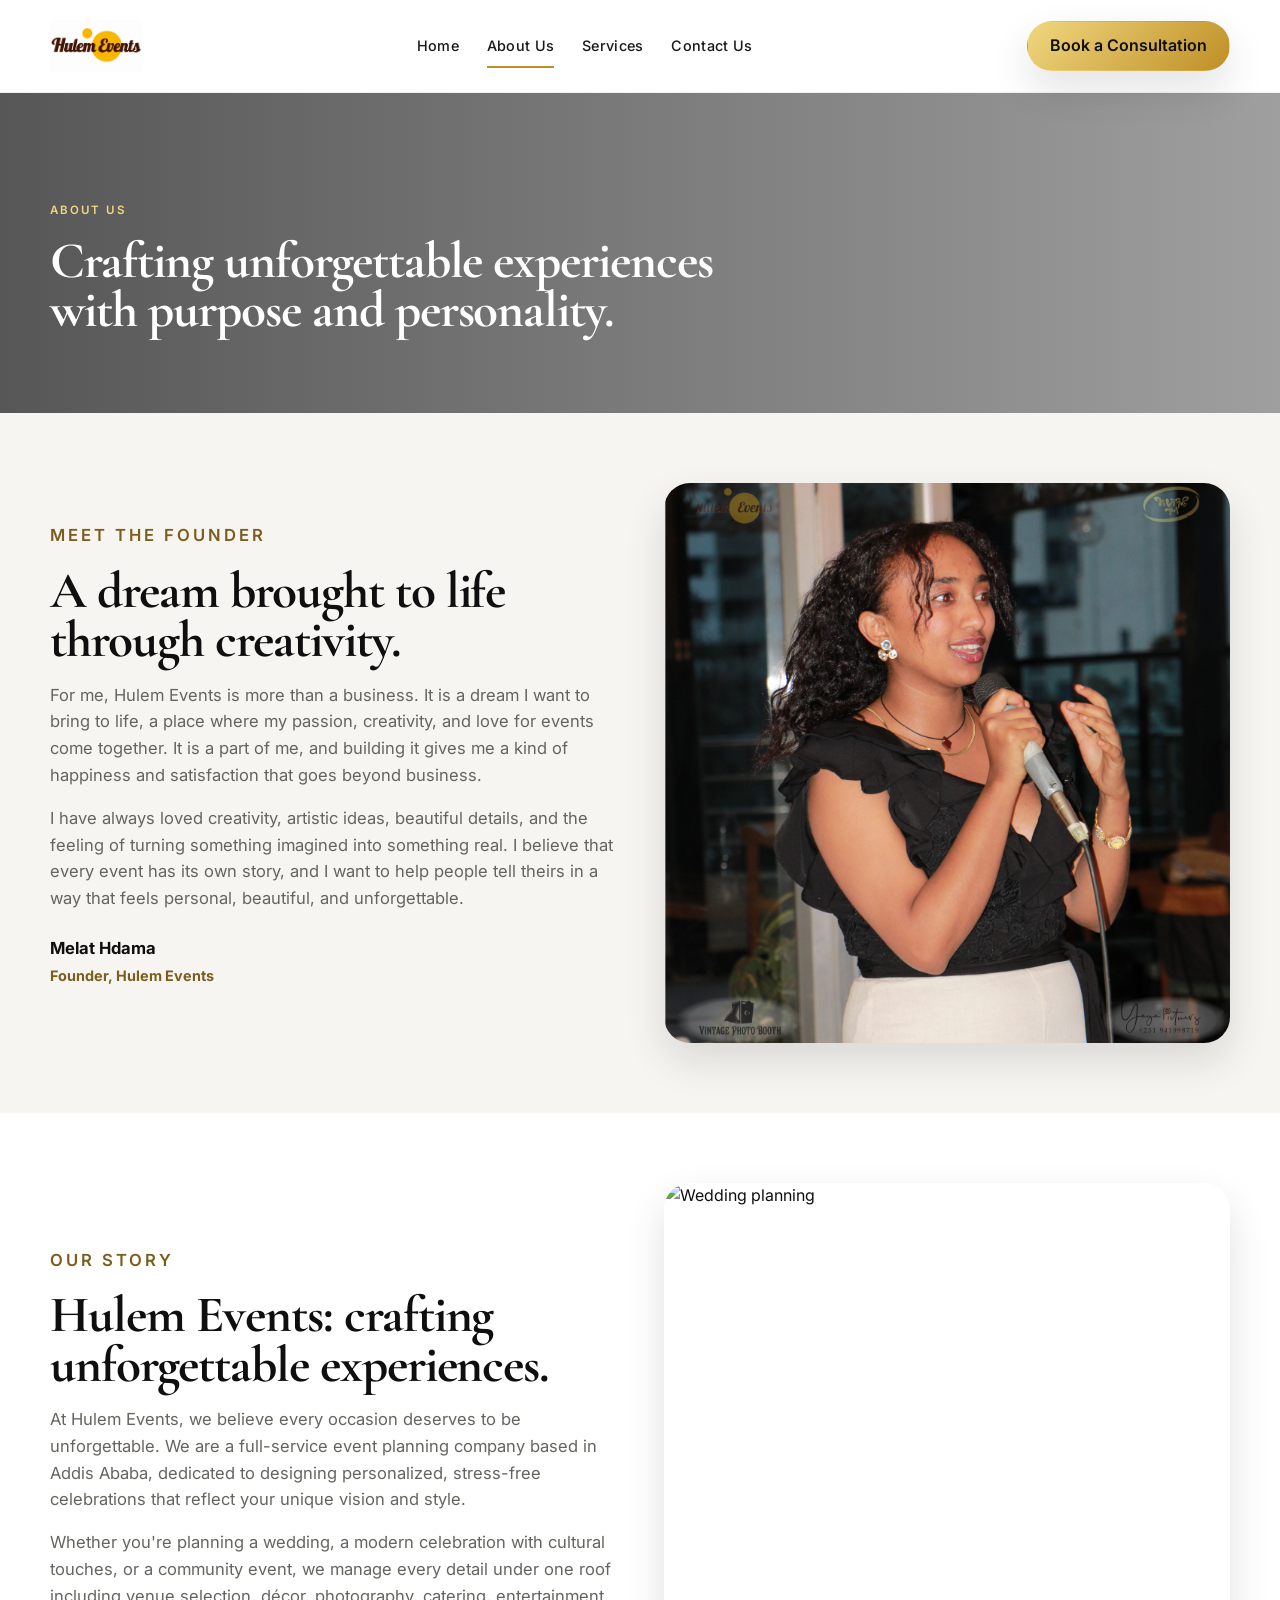
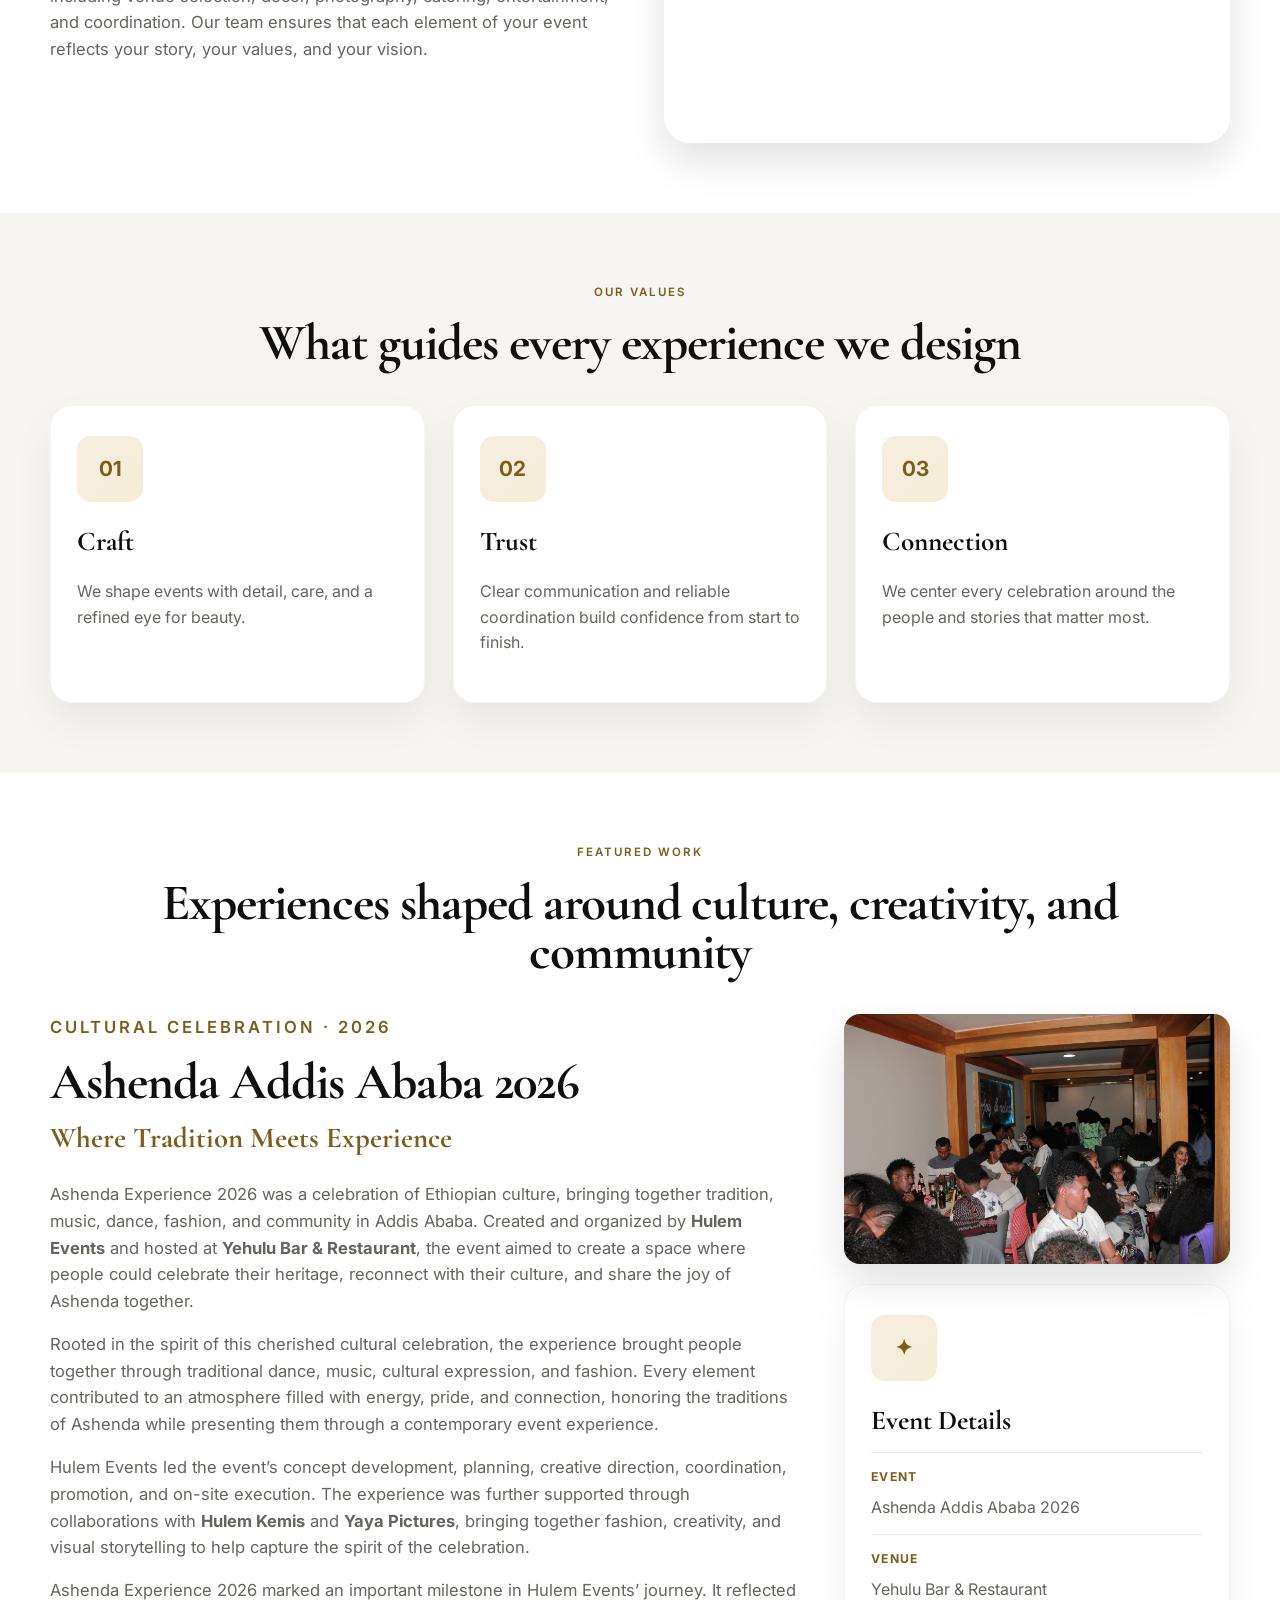
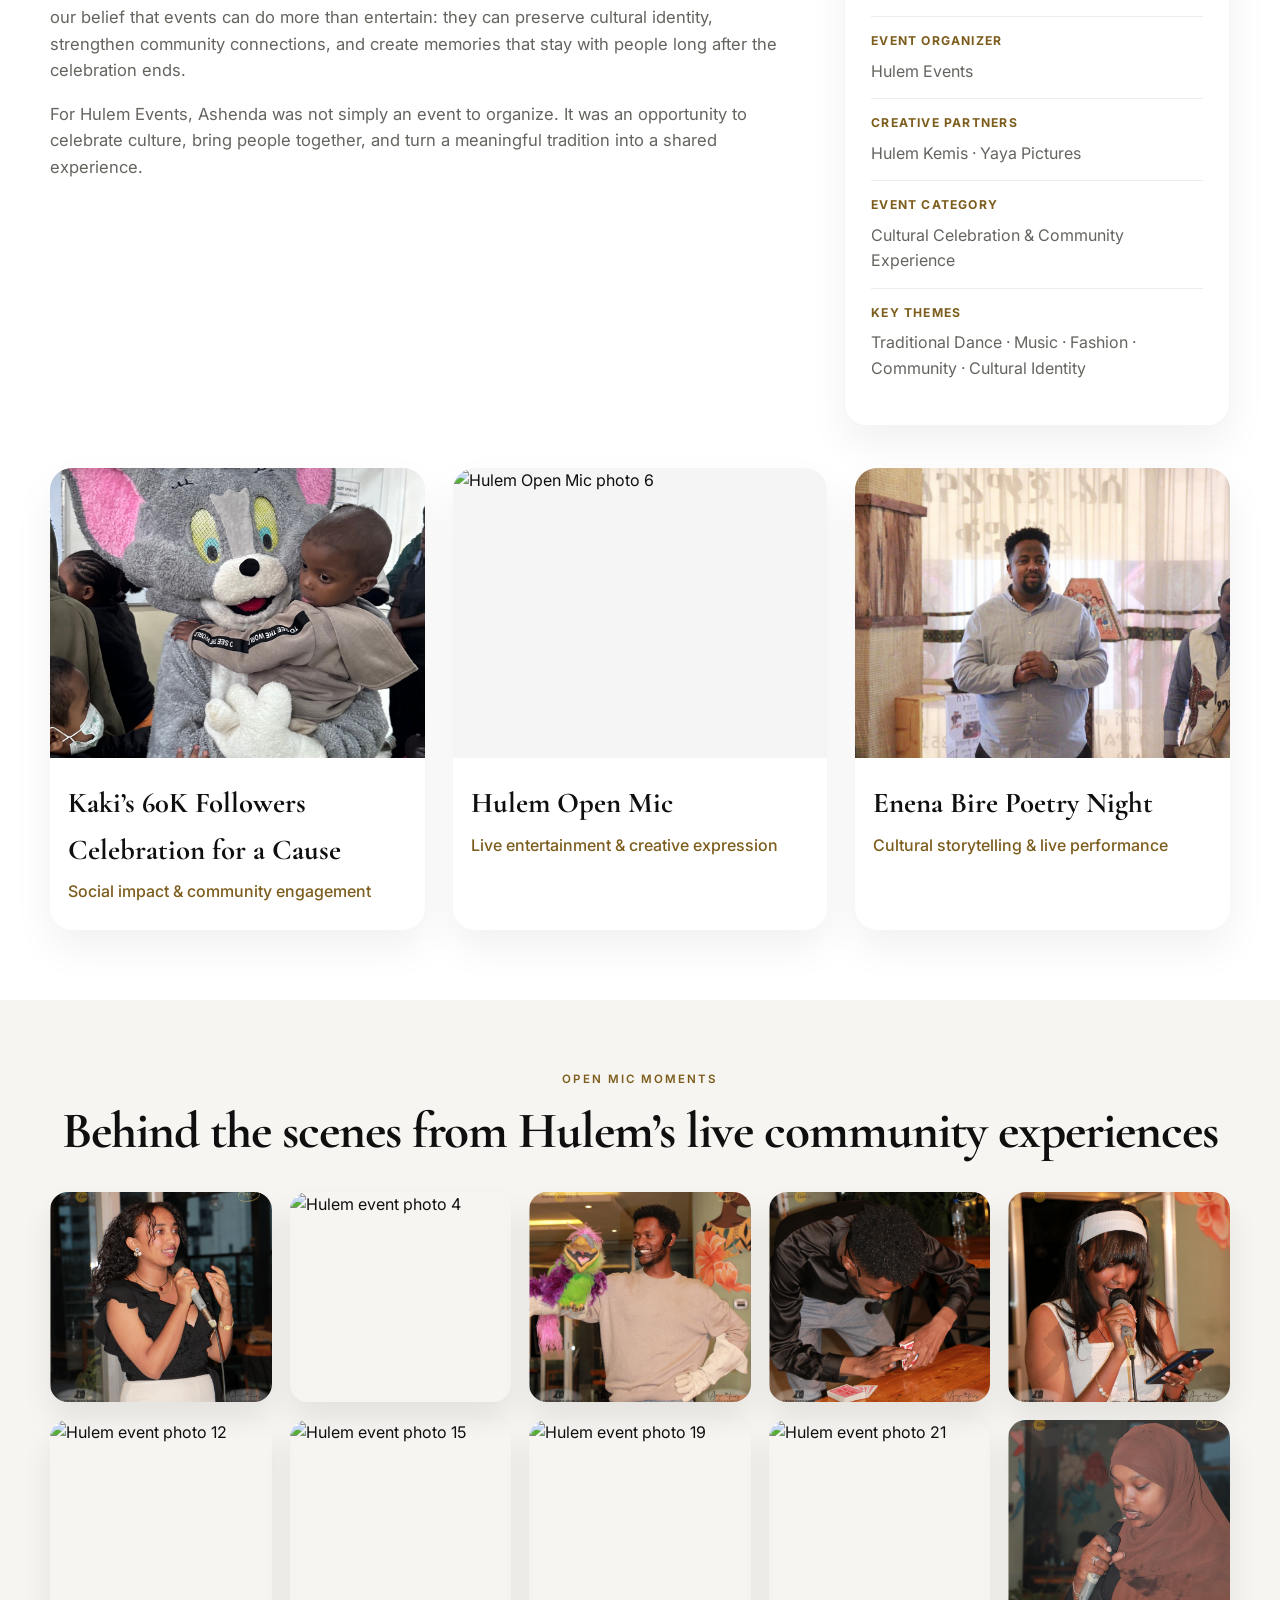
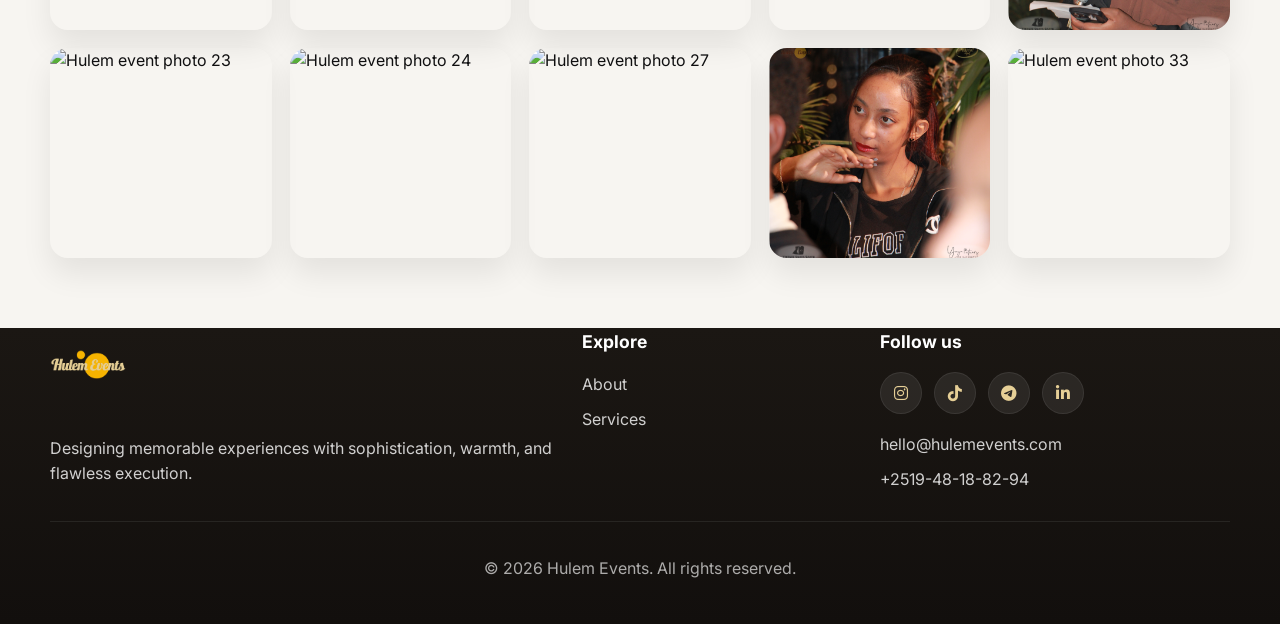
==== about.html @ c246f1d3 "Initial Commit" ====
<!DOCTYPE html>
<html lang="en">
  <head>
    <meta charset="UTF-8" />
    <meta name="viewport" content="width=device-width, initial-scale=1.0" />
    <title>About Us | Hulem Events</title>
    <meta
      name="description"
      content="Learn about the story, mission, and values behind Hulem Events, Addis Ababa's event planning partner."
    />
    <link rel="preconnect" href="https://fonts.googleapis.com" />
    <link rel="preconnect" href="https://fonts.gstatic.com" crossorigin />
    <link
      href="https://fonts.googleapis.com/css2?family=Cormorant+Garamond:wght@500;600;700&family=Inter:wght@400;500;600;700;800&display=swap"
      rel="stylesheet"
    />
    <link
      rel="stylesheet"
      href="https://cdnjs.cloudflare.com/ajax/libs/font-awesome/6.5.2/css/all.min.css"
      crossorigin="anonymous"
      referrerpolicy="no-referrer"
    />
    <link rel="stylesheet" href="styles.css" />
  </head>
  <body>
    <header class="site-header">
      <div class="container nav-wrap">
        <a href="index.html" class="brand">
          <img src="Image/logo1.png" alt="Hulem Events logo" class="brand-mark" />
        </a>

        <button class="nav-toggle" aria-label="Toggle navigation">
          <span></span>
          <span></span>
          <span></span>
        </button>

        <nav class="main-nav">
          <a href="index.html">Home</a>
          <a href="about.html" class="active">About Us</a>
          <a href="services.html">Services</a>
          <a href="contact.html">Contact Us</a>
        </nav>

        <a href="contact.html" class="btn btn-primary nav-cta">Book a Consultation</a>
      </div>
    </header>

    <main>
      <section class="page-hero compact-hero">
        <div class="container page-hero-content">
          <p class="eyebrow">About us</p>
          <h1>Crafting unforgettable experiences with purpose and personality.</h1>
        </div>
      </section>

      <section class="section muted-bg">
        <div class="container two-col founder-section">
          <div class="section-copy">
            <p class="eyebrow accent">Meet the founder</p>
            <h2>A dream brought to life through creativity.</h2>
            <p>
              For me, Hulem Events is more than a business. It is a dream I want to bring to life, a
              place where my passion, creativity, and love for events come together. It is a part of
              me, and building it gives me a kind of happiness and satisfaction that goes beyond
              business.
            </p>
            <p>
              I have always loved creativity, artistic ideas, beautiful details, and the feeling of
              turning something imagined into something real. I believe that every event has its own
              story, and I want to help people tell theirs in a way that feels personal, beautiful,
              and unforgettable.
            </p>
            <p class="founder-signature">Melat Hdama <span>Founder, Hulem Events</span></p>
          </div>
          <div class="image-panel founder-image">
            <img src="Image/1.png" alt="Melat Hdama, founder of Hulem Events" />
          </div>
        </div>
      </section>

      <section class="section">
        <div class="container two-col">
          <div class="section-copy">
            <p class="eyebrow accent">Our story</p>
            <h2>Hulem Events: crafting unforgettable experiences.</h2>
            <p>
              At Hulem Events, we believe every occasion deserves to be unforgettable. We are a
              full-service event planning company based in Addis Ababa, dedicated to designing
              personalized, stress-free celebrations that reflect your unique vision and style.
            </p>
            <p>
              Whether you're planning a wedding, a modern celebration with cultural touches, or a
              community event, we manage every detail under one roof including venue selection,
              décor, photography, catering, entertainment, and coordination. Our team ensures that
              each element of your event reflects your story, your values, and your vision.
            </p>
          </div>

          <div class="image-panel">
            <img src="https://images.unsplash.com/photo-1522673607200-164d1b6ce486?auto=format&fit=crop&w=1200&q=80" alt="Wedding planning" />
          </div>
        </div>
      </section>

      <section class="section muted-bg">
        <div class="container">
          <div class="heading-row center">
            <div>
              <p class="eyebrow accent">Our values</p>
              <h2>What guides every experience we design</h2>
            </div>
          </div>

          <div class="card-grid three-col">
            <article class="info-card value-card">
              <div class="icon-box">01</div>
              <h3>Craft</h3>
              <p>We shape events with detail, care, and a refined eye for beauty.</p>
            </article>
            <article class="info-card value-card">
              <div class="icon-box">02</div>
              <h3>Trust</h3>
              <p>Clear communication and reliable coordination build confidence from start to finish.</p>
            </article>
            <article class="info-card value-card">
              <div class="icon-box">03</div>
              <h3>Connection</h3>
              <p>We center every celebration around the people and stories that matter most.</p>
            </article>
          </div>
        </div>
      </section>

      <section class="section">
        <div class="container">
          <div class="heading-row center">
            <div>
              <p class="eyebrow accent">Featured work</p>
              <h2>Experiences shaped around culture, creativity, and community</h2>
            </div>
          </div>

          <article class="two-col ashenda-feature">
            <div class="section-copy">
              <p class="eyebrow accent">Cultural celebration · 2026</p>
              <h2>Ashenda Addis Ababa 2026</h2>
              <h3>Where Tradition Meets Experience</h3>
              <p>
                Ashenda Experience 2026 was a celebration of Ethiopian culture, bringing together
                tradition, music, dance, fashion, and community in Addis Ababa. Created and organized
                by <strong>Hulem Events</strong> and hosted at <strong>Yehulu Bar &amp; Restaurant</strong>,
                the event aimed to create a space where people could celebrate their heritage,
                reconnect with their culture, and share the joy of Ashenda together.
              </p>
              <p>
                Rooted in the spirit of this cherished cultural celebration, the experience brought
                people together through traditional dance, music, cultural expression, and fashion.
                Every element contributed to an atmosphere filled with energy, pride, and connection,
                honoring the traditions of Ashenda while presenting them through a contemporary event
                experience.
              </p>
              <p>
                Hulem Events led the event’s concept development, planning, creative direction,
                coordination, promotion, and on-site execution. The experience was further supported
                through collaborations with <strong>Hulem Kemis</strong> and <strong>Yaya Pictures</strong>,
                bringing together fashion, creativity, and visual storytelling to help capture the
                spirit of the celebration.
              </p>
              <p>
                Ashenda Experience 2026 marked an important milestone in Hulem Events’ journey. It
                reflected our belief that events can do more than entertain: they can preserve
                cultural identity, strengthen community connections, and create memories that stay
                with people long after the celebration ends.
              </p>
              <p>
                For Hulem Events, Ashenda was not simply an event to organize. It was an opportunity
                to celebrate culture, bring people together, and turn a meaningful tradition into a
                shared experience.
              </p>
            </div>
            <aside class="ashenda-sidebar">
              <div
                class="slideshow-card ashenda-slideshow"
                aria-label="Ashenda Addis Ababa 2026 photo and video slideshow"
              >
                <img class="slide active" src="Image/IMG_1735.JPG" alt="Ashenda Addis Ababa 2026 celebration photo 1" />
                <img class="slide" src="Image/IMG_1665.JPG.jpg" alt="Ashenda Addis Ababa 2026 celebration photo 2" />
                <img class="slide" src="Image/IMG_1653.JPG.jpg" alt="Ashenda Addis Ababa 2026 celebration photo 3" />
                <img class="slide" src="Image/IMG_1686.JPG.jpg" alt="Ashenda Addis Ababa 2026 celebration photo 4" />
                <img class="slide" src="Image/IMG_1780.JPG" alt="Ashenda Addis Ababa 2026 celebration photo 5" />
                <img class="slide" src="Image/IMG_1673.JPG.jpg" alt="Ashenda Addis Ababa 2026 celebration photo 6" />
                <video class="slide" controls playsinline preload="metadata" aria-label="Ashenda Addis Ababa 2026 event video">
                  <source src="Image/video_2026-10-13_15-53-54.mp4" type="video/mp4" />
                  Your browser does not support the video element.
                </video>
              </div>
              <div class="info-card ashenda-details">
                <div class="icon-box">✦</div>
                <h3>Event Details</h3>
                <dl>
                  <div>
                    <dt>Event</dt>
                    <dd>Ashenda Addis Ababa 2026</dd>
                  </div>
                  <div>
                    <dt>Venue</dt>
                    <dd>Yehulu Bar &amp; Restaurant</dd>
                  </div>
                  <div>
                    <dt>Event organizer</dt>
                    <dd>Hulem Events</dd>
                  </div>
                  <div>
                    <dt>Creative partners</dt>
                    <dd>Hulem Kemis · Yaya Pictures</dd>
                  </div>
                  <div>
                    <dt>Event category</dt>
                    <dd>Cultural Celebration &amp; Community Experience</dd>
                  </div>
                  <div>
                    <dt>Key themes</dt>
                    <dd>Traditional Dance · Music · Fashion · Community · Cultural Identity</dd>
                  </div>
                </dl>
              </div>
            </aside>
          </article>

          <div class="card-grid three-col team-grid">
            <article class="team-card event-gallery-card">
              <div class="slideshow-card" data-slides="['Image/hulem banner.png','Image/IMG_1699.JPG','Image/IMG_1693.JPG','Image/IMG_1708.JPG']">
                <img class="slide active" src="Image/hulem banner.png" alt="Kaki’s 60K Followers Celebration for a Cause" />
                <img class="slide" src="Image/IMG_1699.JPG" alt="Kaki celebration photo 1" />
                <img class="slide" src="Image/IMG_1693.JPG" alt="Kaki celebration photo 2" />
                <img class="slide" src="Image/IMG_1708.JPG" alt="Kaki celebration photo 3" />
              </div>
              <div>
                <h3>Kaki’s 60K Followers Celebration for a Cause</h3>
                <span>Social impact & community engagement</span>
              </div>
            </article>
            <article class="team-card event-gallery-card">
              <div class="slideshow-card" data-slides="['Image/1.png','Image/4.png','Image/5.png','Image/8.png','Image/11.png','Image/12.png','Image/15.png','Image/19.png','Image/21.png','Image/22.png','Image/23.png','Image/24.png','Image/27.png','Image/28.png','Image/33.png']">
                <img class="slide active" src="Image/1.png" alt="Hulem Open Mic photo 1" />
                <img class="slide" src="Image/4.png" alt="Hulem Open Mic photo 2" />
                <img class="slide" src="Image/5.png" alt="Hulem Open Mic photo 3" />
                <img class="slide" src="Image/8.png" alt="Hulem Open Mic photo 4" />
                <img class="slide" src="Image/11.png" alt="Hulem Open Mic photo 5" />
                <img class="slide" src="Image/12.png" alt="Hulem Open Mic photo 6" />
                <img class="slide" src="Image/15.png" alt="Hulem Open Mic photo 7" />
                <img class="slide" src="Image/19.png" alt="Hulem Open Mic photo 8" />
                <img class="slide" src="Image/21.png" alt="Hulem Open Mic photo 9" />
                <img class="slide" src="Image/22.png" alt="Hulem Open Mic photo 10" />
                <img class="slide" src="Image/23.png" alt="Hulem Open Mic photo 11" />
                <img class="slide" src="Image/24.png" alt="Hulem Open Mic photo 12" />
                <img class="slide" src="Image/27.png" alt="Hulem Open Mic photo 13" />
                <img class="slide" src="Image/28.png" alt="Hulem Open Mic photo 14" />
                <img class="slide" src="Image/33.png" alt="Hulem Open Mic photo 15" />
              </div>
              <div>
                <h3>Hulem Open Mic</h3>
                <span>Live entertainment & creative expression</span>
              </div>
            </article>
            <article class="team-card event-gallery-card">
              <div class="slideshow-card" data-slides="['Image/photo_13_2026-09-15_15-42-47.jpg','Image/photo_14_2026-09-15_15-42-47.jpg','Image/photo_15_2026-09-15_15-42-47.jpg','Image/photo_16_2026-09-15_15-42-47.jpg','Image/photo_17_2026-09-15_15-42-47.jpg','Image/photo_18_2026-09-15_15-42-47.jpg','Image/photo_19_2026-09-15_15-42-47.jpg','Image/photo_20_2026-09-15_15-42-47.jpg','Image/photo_21_2026-09-15_15-42-47.jpg','Image/photo_22_2026-09-15_15-42-47.jpg','Image/photo_23_2026-09-15_15-42-47.jpg']">
                <img class="slide active" src="Image/photo_13_2026-09-15_15-42-47.jpg" alt="Enena Bire Poetry Night photo 1" />
                <img class="slide" src="Image/photo_14_2026-09-15_15-42-47.jpg" alt="Enena Bire Poetry Night photo 2" />
                <img class="slide" src="Image/photo_15_2026-09-15_15-42-47.jpg" alt="Enena Bire Poetry Night photo 3" />
                <img class="slide" src="Image/photo_16_2026-09-15_15-42-47.jpg" alt="Enena Bire Poetry Night photo 4" />
                <img class="slide" src="Image/photo_17_2026-09-15_15-42-47.jpg" alt="Enena Bire Poetry Night photo 5" />
                <img class="slide" src="Image/photo_18_2026-09-15_15-42-47.jpg" alt="Enena Bire Poetry Night photo 6" />
                <img class="slide" src="Image/photo_19_2026-09-15_15-42-47.jpg" alt="Enena Bire Poetry Night photo 7" />
                <img class="slide" src="Image/photo_20_2026-09-15_15-42-47.jpg" alt="Enena Bire Poetry Night photo 8" />
                <img class="slide" src="Image/photo_21_2026-09-15_15-42-47.jpg" alt="Enena Bire Poetry Night photo 9" />
                <img class="slide" src="Image/photo_22_2026-09-15_15-42-47.jpg" alt="Enena Bire Poetry Night photo 10" />
                <img class="slide" src="Image/photo_23_2026-09-15_15-42-47.jpg" alt="Enena Bire Poetry Night photo 11" />
              </div>
              <div>
                <h3>Enena Bire Poetry Night</h3>
                <span>Cultural storytelling & live performance</span>
              </div>
            </article>
          </div>
        </div>
      </section>

      <section class="section muted-bg">
        <div class="container">
          <div class="heading-row center">
            <div>
              <p class="eyebrow accent">Open mic moments</p>
              <h2>Behind the scenes from Hulem’s live community experiences</h2>
            </div>
          </div>

          <div class="image-gallery-grid">
            <img src="Image/1.png" alt="Hulem event photo 1" />
            <img src="Image/4.png" alt="Hulem event photo 4" />
            <img src="Image/5.png" alt="Hulem event photo 5" />
            <img src="Image/8.png" alt="Hulem event photo 8" />
            <img src="Image/11.png" alt="Hulem event photo 11" />
            <img src="Image/12.png" alt="Hulem event photo 12" />
            <img src="Image/15.png" alt="Hulem event photo 15" />
            <img src="Image/19.png" alt="Hulem event photo 19" />
            <img src="Image/21.png" alt="Hulem event photo 21" />
            <img src="Image/22.png" alt="Hulem event photo 22" />
            <img src="Image/23.png" alt="Hulem event photo 23" />
            <img src="Image/24.png" alt="Hulem event photo 24" />
            <img src="Image/27.png" alt="Hulem event photo 27" />
            <img src="Image/28.png" alt="Hulem event photo 28" />
            <img src="Image/33.png" alt="Hulem event photo 33" />
          </div>
        </div>
      </section>

    </main>

    <footer class="site-footer">
      <div class="container footer-grid">
        <div>
          <a href="index.html" class="brand footer-brand">
            <img src="Image/logo-footer.png" alt="Hulem Events logo" class="brand-mark" />
          </a>
          <p>Designing memorable experiences with sophistication, warmth, and flawless execution.</p>
        </div>
        <div>
          <h4>Explore</h4>
          <ul>
            <li><a href="about.html">About</a></li>
            <li><a href="services.html">Services</a></li>
          </ul>
        </div>
        <div>
          <h4>Follow us</h4>
          <div class="social-links footer-socials">
            <a href="https://instagram.com" target="_blank" rel="noopener noreferrer" aria-label="Instagram"><i class="fa-brands fa-instagram"></i></a>
            <a href="https://tiktok.com" target="_blank" rel="noopener noreferrer" aria-label="TikTok"><i class="fa-brands fa-tiktok"></i></a>
            <a href="https://t.me/melat12345610" target="_blank" rel="noopener noreferrer" aria-label="Telegram"><i class="fa-brands fa-telegram"></i></a>
            <a href="https://linkedin.com" target="_blank" rel="noopener noreferrer" aria-label="LinkedIn"><i class="fa-brands fa-linkedin-in"></i></a>
          </div>
          <ul class="footer-contact-list">
            <li>hello@hulemevents.com</li>
            <li>+2519-48-18-82-94</li>
          </ul>
        </div>
      </div>
      <div class="container footer-bottom">
        <p>© <span id="year"></span> Hulem Events. All rights reserved.</p>
      </div>
    </footer>

    <script src="script.js"></script>
  </body>
</html>
---- styles.css ----
:root {
  --gold-100: #f7f1d0;
  --gold-200: #f0d780;
  --gold-300: #d8b75a;
  --gold-500: #bf8f25;
  --gold-700: #7d5d1d;
  --black-900: #0f0f10;
  --black-800: #17181a;
  --black-700: #202224;
  --white: #ffffff;
  --off-white: #f7f5f1;
  --muted: #66645f;
  --footer-bg: #1b1713;
  --footer-soft: #e6cf96;
  --shadow: 0 18px 40px rgba(17, 17, 17, 0.12);
  --radius: 22px;
  --container: 1180px;
}

* {
  box-sizing: border-box;
}

html {
  scroll-behavior: smooth;
}

body {
  margin: 0;
  font-family: "Inter", sans-serif;
  background: var(--white);
  color: var(--black-900);
  line-height: 1.6;
  overflow-x: hidden;
}

@keyframes fadeUp {
  from {
    opacity: 0;
    transform: translateY(24px);
  }
  to {
    opacity: 1;
    transform: translateY(0);
  }
}

@keyframes floatIn {
  from {
    opacity: 0;
    transform: translateY(18px) scale(0.98);
  }
  to {
    opacity: 1;
    transform: translateY(0) scale(1);
  }
}

a {
  color: inherit;
  text-decoration: none;
}

img {
  max-width: 100%;
  display: block;
}

button,
input,
select,
textarea {
  font: inherit;
}

.container {
  width: min(var(--container), calc(100% - 32px));
  margin: 0 auto;
}

.site-header {
  position: sticky;
  top: 0;
  z-index: 50;
  backdrop-filter: blur(10px);
  background: rgba(255, 255, 255, 0.88);
  border-bottom: 1px solid rgba(17, 17, 17, 0.06);
}

.nav-wrap {
  display: flex;
  align-items: center;
  justify-content: space-between;
  min-height: 72px;
  gap: 20px;
}

.brand {
  display: inline-flex;
  align-items: center;
  gap: 10px;
  font-weight: 700;
}

.brand strong,
.brand small {
  display: block;
}

.brand strong {
  font-size: 2rem;
  letter-spacing: 0.04em;
  line-height: 1.1;
  font-weight: 800;
}

.brand small {
  font-size: 0.9rem;
  letter-spacing: 0.18em;
  text-transform: uppercase;
  color: var(--gold-700);
  font-weight: 700;
}

.brand-mark {
  display: block;
  width: 72px;
  height: 72px;
  object-fit: contain;
  border-radius: 0;
  background: transparent;
  box-shadow: none;
  padding: 0;
}

.site-header .brand-mark {
  width: 92px;
  height: 92px;
}

.footer-brand .brand-mark {
  width: 76px;
  height: 76px;
}

.main-nav {
  display: flex;
  align-items: center;
  gap: 28px;
  font-weight: 500;
  color: var(--black-800);
  font-size: 0.9rem;
}

.main-nav a {
  position: relative;
  padding: 8px 0;
  letter-spacing: 0.02em;
  color: var(--black-800);
}

.main-nav a::after {
  content: "";
  position: absolute;
  left: 0;
  bottom: -2px;
  width: 0;
  height: 2px;
  background: var(--gold-500);
  transition: width 0.25s ease;
}

.main-nav a:hover::after,
.main-nav a.active::after {
  width: 100%;
}

.btn {
  display: inline-flex;
  align-items: center;
  justify-content: center;
  min-height: 50px;
  padding: 0 22px;
  border-radius: 999px;
  border: 1px solid transparent;
  font-weight: 600;
  transition: transform 0.2s ease, box-shadow 0.2s ease, background 0.2s ease;
}

.btn:hover {
  transform: translateY(-1px);
}

.btn-primary {
  background: linear-gradient(135deg, var(--gold-200), var(--gold-500));
  color: var(--black-900);
  box-shadow: var(--shadow);
}

.btn-secondary {
  background: var(--white);
  border-color: rgba(17, 17, 17, 0.12);
  color: var(--black-900);
}

.hero {
  position: relative;
  min-height: 760px;
  display: flex;
  align-items: center;
  background:
    linear-gradient(90deg, rgba(15, 15, 16, 0.72), rgba(15, 15, 16, 0.45)),
    url('https://images.unsplash.com/photo-1519167758481-83f550bb49b3?auto=format&fit=crop&w=1800&q=80') center/cover no-repeat;
  color: var(--white);
}

.hero-content {
  display: grid;
  grid-template-columns: 1.2fr 0.8fr;
  align-items: center;
  gap: 54px;
  width: min(var(--container), calc(100% - 32px));
  margin: 0 auto;
  position: relative;
  z-index: 1;
}

.eyebrow {
  margin: 0 0 18px;
  letter-spacing: 0.18em;
  text-transform: uppercase;
  font-size: 0.72rem;
  color: var(--gold-200);
  font-weight: 600;
}

.eyebrow.accent {
  color: var(--gold-700);
}

.typing-text {
  position: relative;
  display: inline-block;
  min-height: 1.2em;
  white-space: normal;
  background: linear-gradient(135deg, #fff7c2 0%, #f0d780 28%, #d8b75a 58%, #f7e7a2 100%);
  -webkit-background-clip: text;
  background-clip: text;
  color: transparent;
}

.typing-cursor {
  display: inline-block;
  width: 0.1em;
  height: 1em;
  margin-left: 4px;
  background: linear-gradient(180deg, #fff7c2, #d8b75a);
  animation: blink 0.9s step-end infinite;
  vertical-align: middle;
}

@keyframes blink {
  0%, 50% {
    opacity: 1;
  }
  50.01%, 100% {
    opacity: 0;
  }
}

.hero-copy h1,
.page-hero-content h1,
.section-copy h2,
.heading-row h2,
.cta-wrap h2 { 
  margin: 0;
  font-family: "Cormorant Garamond", serif;
  line-height: 0.96;
  letter-spacing: -0.02em;
}

.hero-copy h1 {
  max-width: 700px;
  font-size: clamp(4rem, 7vw, 7rem);
  line-height: 0.9;
  animation: fadeUp 0.8s ease both;
}

.hero-copy > *:not(h1) {
  animation: fadeUp 0.9s ease 0.1s both;
}

.hero-copy p {
  max-width: 620px;
  color: rgba(255, 255, 255, 0.8);
  font-size: 1.06rem;
}

.hero-actions {
  display: flex;
  flex-wrap: wrap;
  gap: 18px;
  margin-top: 28px;
}

.hero-list {
  display: flex;
  flex-wrap: wrap;
  gap: 20px;
  list-style: none;
  padding: 0;
  margin: 28px 0 0;
  color: rgba(255, 255, 255, 0.85);
  font-size: 0.95rem;
}

.hero-list li {
  position: relative;
  padding-left: 18px;
}

.hero-list li::before {
  content: "•";
  position: absolute;
  left: 0;
  color: var(--gold-200);
}

.hero-card {
  display: flex;
  justify-content: center;
}

.event-highlight {
  width: min(100%, 420px);
  padding: 22px;
  border-radius: var(--radius);
  background: rgba(255, 255, 255, 0.12);
  backdrop-filter: blur(10px);
  border: 1px solid rgba(255,255,255,0.22);
  box-shadow: 0 24px 50px rgba(0,0,0,0.16);
  animation: floatIn 0.9s ease both;
}

.event-highlight .label {
  display: inline-block;
  margin-bottom: 8px;
  font-size: 0.73rem;
  letter-spacing: 0.12em;
  text-transform: uppercase;
  color: var(--gold-200);
}

.event-highlight h3 {
  margin: 0;
  font-size: 2.1rem;
  font-family: "Cormorant Garamond", serif;
}

.meta-row {
  display: flex;
  justify-content: space-between;
  gap: 12px;
  margin: 18px 0 20px;
  color: rgba(255,255,255,0.85);
  font-size: 0.95rem;
}

.mini-gallery {
  position: relative;
  height: 220px;
  border-radius: 16px;
  overflow: hidden;
  background: rgba(255, 255, 255, 0.06);
}

.mini-gallery .slide {
  position: absolute;
  inset: 0;
  opacity: 0;
  transform: scale(1.06);
  transition: opacity 0.9s ease, transform 0.9s ease;
}

.mini-gallery .slide.active {
  opacity: 1;
  transform: scale(1);
}

.mini-gallery img {
  height: 100%;
  width: 100%;
  object-fit: cover;
  border-radius: 16px;
  transition: transform 0.8s ease, filter 0.8s ease;
}

.mini-gallery:hover img {
  transform: scale(1.08);
  filter: saturate(1.08) contrast(1.05);
}

.social-proof {
  background: var(--black-900);
  color: var(--white);
  border-top: 1px solid rgba(255,255,255,0.08);
  border-bottom: 1px solid rgba(255,255,255,0.08);
}

.proof-grid {
  display: grid;
  grid-template-columns: repeat(4, minmax(0, 1fr));
  gap: 18px;
  padding: 28px 0;
}

.proof-grid div {
  display: flex;
  flex-direction: column;
  align-items: center;
  text-align: center;
}

.proof-grid strong {
  font-size: clamp(1.7rem, 2vw, 2.2rem);
  color: var(--gold-200);
}

.proof-grid span {
  color: rgba(255, 255, 255, 0.72);
}

.section {
  padding: 70px 0;
}

.muted-bg {
  background: var(--off-white);
}

.two-col {
  display: grid;
  grid-template-columns: 1fr 1fr;
  gap: 48px;
  align-items: center;
}

.section-copy h2,
.heading-row h2,
.page-hero-content h1,
.cta-wrap h2 {
  font-size: clamp(2.5rem, 4vw, 4rem);
  color: var(--black-900);
}

.section-copy p {
  color: var(--muted);
  font-size: 1.04rem;
}

.founder-signature {
  display: flex;
  flex-direction: column;
  gap: 2px;
  margin-top: 24px;
  color: var(--black-900) !important;
  font-weight: 700;
}

.founder-signature span {
  color: var(--gold-700);
  font-size: 0.9rem;
  font-weight: 700;
}

.ashenda-feature {
  grid-template-columns: 1.45fr 0.75fr;
  align-items: start;
  margin-bottom: 42px;
}

.ashenda-feature .section-copy h2 {
  margin-bottom: 8px;
}

.ashenda-feature .section-copy h3 {
  margin: 0 0 20px;
  font-family: "Cormorant Garamond", serif;
  font-size: 1.8rem;
  color: var(--gold-700);
}

.ashenda-sidebar {
  display: grid;
  align-content: start;
  gap: 20px;
}

.ashenda-details h3 {
  margin: 18px 0;
}

.ashenda-details dl,
.ashenda-details dl div {
  display: grid;
  gap: 8px;
}

.ashenda-details dl {
  gap: 0;
  margin: 0;
}

.ashenda-details dl div {
  padding: 14px 0;
  border-top: 1px solid rgba(17, 17, 17, 0.08);
}

.ashenda-details dt {
  color: var(--gold-700);
  font-size: 0.76rem;
  font-weight: 700;
  letter-spacing: 0.1em;
  text-transform: uppercase;
}

.ashenda-details dd {
  margin: 0;
  color: var(--muted);
}

.check-list {
  display: grid;
  gap: 16px;
  margin-top: 26px;
}

.check-list div {
  display: flex;
  align-items: flex-start;
  gap: 12px;
  color: var(--black-900);
}

.check-list span {
  display: inline-flex;
  align-items: center;
  justify-content: center;
  width: 28px;
  height: 28px;
  border-radius: 50%;
  background: rgba(191, 143, 37, 0.12);
  color: var(--gold-700);
  font-weight: 700;
}

.check-list p {
  margin: 0;
}

.image-panel img {
  border-radius: 26px;
  box-shadow: var(--shadow);
  height: 560px;
  width: 100%;
  object-fit: cover;
}

.heading-row {
  display: flex;
  justify-content: space-between;
  align-items: end;
  gap: 20px;
  margin-bottom: 36px;
}

.heading-row.center {
  justify-content: center;
  text-align: center;
}

.text-link {
  color: var(--gold-700);
  font-weight: 600;
}

.card-grid {
  display: grid;
  gap: 28px;
}

.three-col {
  grid-template-columns: repeat(3, minmax(0, 1fr));
}

.info-card,
.timeline-card,
.testimonial-card,
.price-card,
.contact-card {
  background: var(--white);
  border-radius: 22px;
  padding: 30px 26px;
  box-shadow: 0 18px 42px rgba(19, 19, 19, 0.06);
  border: 1px solid rgba(17,17,17,0.04);
  transition: transform 0.28s ease, box-shadow 0.28s ease, border-color 0.28s ease;
}

.info-card:hover,
.timeline-card:hover,
.testimonial-card:hover,
.price-card:hover,
.contact-card:hover,
.team-card:hover {
  transform: translateY(-8px);
  box-shadow: 0 24px 42px rgba(191, 143, 37, 0.14);
  border-color: rgba(191, 143, 37, 0.25);
}

.info-card h3,
.timeline-card h3,
.price-card h3,
.contact-card h3 {
  margin-top: 18px;
  margin-bottom: 10px;
  font-size: 1.7rem;
  font-family: "Cormorant Garamond", serif;
}

.info-card p,
.timeline-card p,
.testimonial-card p,
.price-card li,
.contact-card p,
.service-card li {
  color: var(--muted);
}

.icon-box {
  width: 66px;
  height: 66px;
  display: flex;
  align-items: center;
  justify-content: center;
  background: linear-gradient(135deg, rgba(191,143,37,0.15), rgba(215,183,90,0.25));
  border-radius: 14px;
  color: var(--gold-700);
  font-weight: 700;
  font-size: 1.3rem;
}

.timeline-grid {
  display: grid;
  grid-template-columns: repeat(3, minmax(0,1fr));
  gap: 24px;
}

.timeline-card {
  border-top: 4px solid var(--gold-300);
}

.timeline-card span {
  display: inline-flex;
  width: 48px;
  height: 48px;
  border-radius: 50%;
  align-items: center;
  justify-content: center;
  background: var(--gold-100);
  color: var(--gold-700);
  font-weight: 700;
}

.testimonial-section {
  background: linear-gradient(180deg, #fffefc 0%, #f9f4ea 100%);
}

.person {
  margin-top: 20px;
  display: flex;
  flex-direction: column;
  gap: 4px;
}

.person strong {
  color: var(--black-900);
}

.person span {
  color: var(--gold-700);
  font-size: 0.9rem;
}

.cta-strip {
  display: none;
}

.cta-wrap {
  display: flex;
  align-items: center;
  justify-content: space-between;
  gap: 30px;
}

.cta-wrap .eyebrow {
  margin-bottom: 8px;
}

.page-hero {
  background:
    linear-gradient(90deg, rgba(15, 15, 16, 0.7), rgba(15, 15, 16, 0.4)),
    url('https://images.unsplash.com/photo-1511578314322-379afb476865?auto=format&fit=crop&w=1800&q=80') center/cover no-repeat;
  color: var(--white);
}

.compact-hero {
  min-height: 320px;
  display: flex;
  align-items: center;
}

.page-hero-content {
  padding: 90px 0 60px;
}

.page-hero-content h1 {
  color: var(--white);
  max-width: 760px;
}

.service-grid,
.pricing-grid,
.team-grid {
  grid-template-columns: repeat(3, minmax(0, 1fr));
}

.service-card ul,
.price-card ul {
  list-style: none;
  padding: 0;
  margin: 18px 0 0;
  display: grid;
  gap: 10px;
}

.service-card li,
.price-card li {
  position: relative;
  padding-left: 22px;
}

.service-card li::before,
.price-card li::before {
  content: "✓";
  position: absolute;
  left: 0;
  color: var(--gold-700);
  font-weight: 700;
}

.plan-header {
  border-bottom: 1px solid rgba(17,17,17,0.08);
  padding-bottom: 18px;
  margin-bottom: 18px;
}

.plan-header p {
  margin: 0;
  font-size: 0.8rem;
  letter-spacing: 0.18em;
  text-transform: uppercase;
  color: var(--gold-700);
}

.plan-header h3 {
  margin: 10px 0 6px;
  font-size: clamp(2.3rem, 3vw, 3rem);
  font-family: "Cormorant Garamond", serif;
  color: var(--black-900);
}

.plan-header span {
  color: var(--muted);
}

.featured-plan {
  background: linear-gradient(180deg, rgba(247,241,208,0.55), #fff);
  border: 1px solid rgba(191, 143, 37, 0.35);
  transform: translateY(-8px);
}

.team-card {
  background: var(--white);
  border-radius: 22px;
  overflow: hidden;
  box-shadow: 0 18px 42px rgba(19, 19, 19, 0.06);
}

.team-card img {
  width: 100%;
  height: 350px;
  object-fit: cover;
}

.team-card div {
  padding: 22px 18px 26px;
}

.team-card h3 {
  margin: 0 0 6px;
  font-size: 1.8rem;
  font-family: "Cormorant Garamond", serif;
}

.team-card span {
  color: var(--gold-700);
  font-weight: 500;
}

.event-gallery-card {
  overflow: hidden;
}

.slideshow-card {
  position: relative;
  width: 100%;
  height: 290px;
  overflow: hidden;
  border-radius: 16px 16px 0 0;
  background: rgba(17, 17, 17, 0.04);
}

.slideshow-card .slide {
  position: absolute;
  inset: 0;
  width: 100%;
  height: 100%;
  object-fit: cover;
  object-position: center;
  opacity: 0;
  pointer-events: none;
  transform: scale(1.04);
  transition: opacity 0.8s ease, transform 0.8s ease;
}

.slideshow-card .slide.active {
  opacity: 1;
  pointer-events: auto;
  transform: scale(1);
}

.slideshow-card:hover .slide {
  transform: scale(1.05);
}

.podcast-slideshow {
  height: 520px;
  border-radius: 26px;
  box-shadow: var(--shadow);
}

.ashenda-slideshow {
  height: 250px;
  margin: 0;
  border-radius: 16px;
  box-shadow: var(--shadow);
}

.empty-gallery-card .empty-gallery {
  display: flex;
  align-items: center;
  justify-content: center;
  min-height: 290px;
  background: linear-gradient(135deg, rgba(191, 143, 37, 0.08), rgba(17, 17, 17, 0.03));
  border-radius: 16px 16px 0 0;
  border: 1px dashed rgba(191, 143, 37, 0.45);
}

.empty-state {
  font-size: 0.95rem;
  letter-spacing: 0.12em;
  text-transform: uppercase;
  color: var(--gold-700);
  font-weight: 700;
}

.image-gallery-grid {
  display: grid;
  grid-template-columns: repeat(5, minmax(0, 1fr));
  gap: 18px;
  margin-top: 30px;
}

.image-gallery-grid img {
  width: 100%;
  height: 210px;
  object-fit: cover;
  border-radius: 18px;
  box-shadow: 0 16px 30px rgba(17, 17, 17, 0.08);
  transition: transform 0.35s ease, box-shadow 0.35s ease, filter 0.35s ease;
}

.image-gallery-grid img:hover {
  transform: translateY(-6px) scale(1.02);
  box-shadow: 0 22px 36px rgba(191, 143, 37, 0.2);
  filter: saturate(1.08);
}

.contact-section {
  padding-top: 80px;
}

.contact-layout {
  display: grid;
  grid-template-columns: 1.2fr 0.8fr;
  gap: 30px;
  align-items: start;
}

.contact-form-wrap {
  background: var(--white);
  border: 1px solid rgba(17,17,17,0.05);
  box-shadow: 0 18px 42px rgba(19, 19, 19, 0.04);
  border-radius: 26px;
  padding: 28px;
}

.contact-form {
  display: grid;
  gap: 18px;
  margin-top: 20px;
}

.form-row {
  display: grid;
  gap: 18px;
}

.two-col-form {
  grid-template-columns: repeat(2, minmax(0,1fr));
}

label {
  display: grid;
  gap: 10px;
  color: var(--black-900);
  font-weight: 600;
}

input,
select,
textarea {
  width: 100%;
  background: var(--off-white);
  border: 1px solid rgba(17,17,17,0.08);
  border-radius: 14px;
  padding: 14px 16px;
  color: var(--black-900);
}

input:focus,
select:focus,
textarea:focus {
  outline: 2px solid rgba(191,143,37,0.2);
  border-color: rgba(191,143,37,0.42);
}

.contact-info {
  display: grid;
  gap: 18px;
}

.contact-card {
  background: linear-gradient(180deg, #fff 0%, #faf6ee 100%);
}

.social-contact-card .social-links a {
  width: 44px;
  height: 44px;
  background: rgba(191, 143, 37, 0.08);
  border-color: rgba(191, 143, 37, 0.18);
  color: var(--gold-700);
}

.social-contact-card .social-links a:hover {
  background: linear-gradient(135deg, var(--gold-200), var(--gold-500));
  color: var(--black-900);
}

.site-footer {
  background: linear-gradient(180deg, var(--footer-bg) 0%, #120f0d 100%);
  color: rgba(255,255,255,0.8);
  padding-top: 0;
  margin-top: 0;
}

.footer-grid {
  display: grid;
  grid-template-columns: 1.3fr 0.7fr 0.9fr;
  gap: 26px;
  padding-bottom: 18px;
}

.footer-brand {
  margin-bottom: 16px;
}

.site-footer h4 {
  color: var(--white);
  margin: 0 0 16px;
  font-size: 1.1rem;
}

.site-footer ul {
  list-style: none;
  padding: 0;
  margin: 0;
  display: grid;
  gap: 10px;
}

.site-footer a {
  color: rgba(255,255,255,0.8);
}

.site-footer a:hover {
  color: var(--gold-200);
}

.footer-bottom {
  border-top: 1px solid rgba(255,255,255,0.08);
  padding: 18px 0 26px;
  text-align: center;
  color: rgba(255,255,255,0.65);
}

.footer-contact-list {
  margin-top: 18px !important;
}

.social-links {
  display: flex;
  flex-wrap: wrap;
  gap: 12px;
  margin-top: 12px;
}

.social-links a {
  display: inline-flex;
  align-items: center;
  justify-content: center;
  width: 42px;
  height: 42px;
  border-radius: 50%;
  background: rgba(255,255,255,0.08);
  color: var(--footer-soft);
  border: 1px solid rgba(255,255,255,0.08);
  transition: transform 0.25s ease, background 0.25s ease, border-color 0.25s ease, color 0.25s ease;
}

.social-links a:hover {
  transform: translateY(-3px) scale(1.04);
  background: linear-gradient(135deg, var(--gold-200), var(--gold-500));
  color: var(--black-900);
  border-color: transparent;
}

.footer-socials {
  margin-bottom: 16px;
}

.nav-toggle {
  display: none;
  flex-direction: column;
  gap: 6px;
  width: 44px;
  height: 44px;
  border: 1px solid rgba(17,17,17,0.08);
  border-radius: 12px;
  background: transparent;
  cursor: pointer;
}

.nav-toggle span {
  display: block;
  width: 22px;
  height: 2px;
  margin: 0 auto;
  background: var(--black-900);
}

@media (max-width: 960px) {
  .hero-content,
  .two-col,
  .ashenda-feature,
  .contact-layout,
  .footer-grid,
  .three-col,
  .service-grid,
  .pricing-grid,
  .team-grid,
  .timeline-grid {
    grid-template-columns: 1fr;
  }

  .nav-toggle {
    display: flex;
  }

  .main-nav {
    position: absolute;
    top: 100%;
    left: 0;
    right: 0;
    display: none;
    flex-direction: column;
    align-items: flex-start;
    background: rgba(255,255,255,0.98);
    border-bottom: 1px solid rgba(17,17,17,0.06);
    padding: 16px 20px 20px;
    gap: 12px;
  }

  .main-nav.open {
    display: flex;
  }

  .nav-cta {
    display: none;
  }

  .proof-grid {
    grid-template-columns: repeat(2, minmax(0, 1fr));
  }

  .cta-wrap {
    flex-direction: column;
    align-items: flex-start;
  }
}

@media (max-width: 640px) {
  .hero {
    min-height: 620px;
  }

  .section {
    padding: 80px 0;
  }

  .proof-grid,
  .two-col-form {
    grid-template-columns: 1fr;
  }

  .hero-copy h1 {
    font-size: 3.2rem;
  }

  .page-hero-content {
    padding-top: 70px;
  }
}
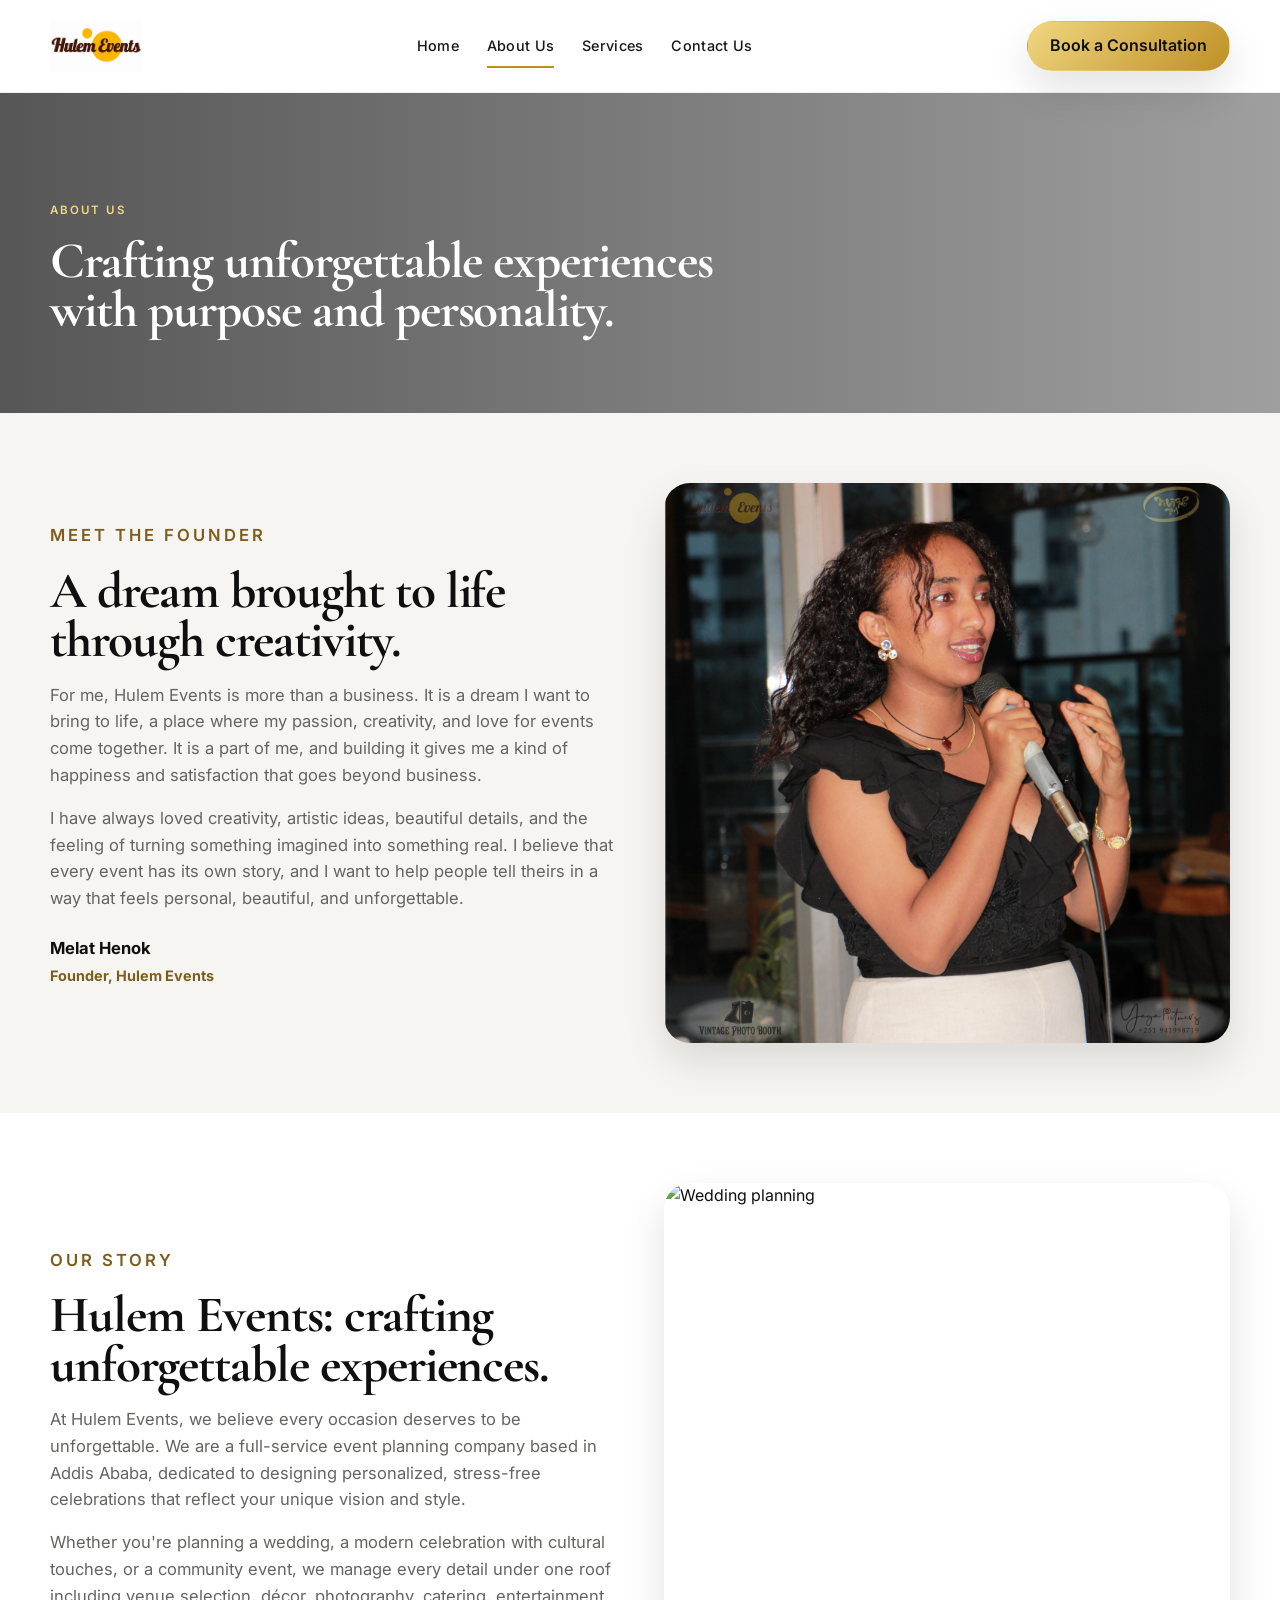
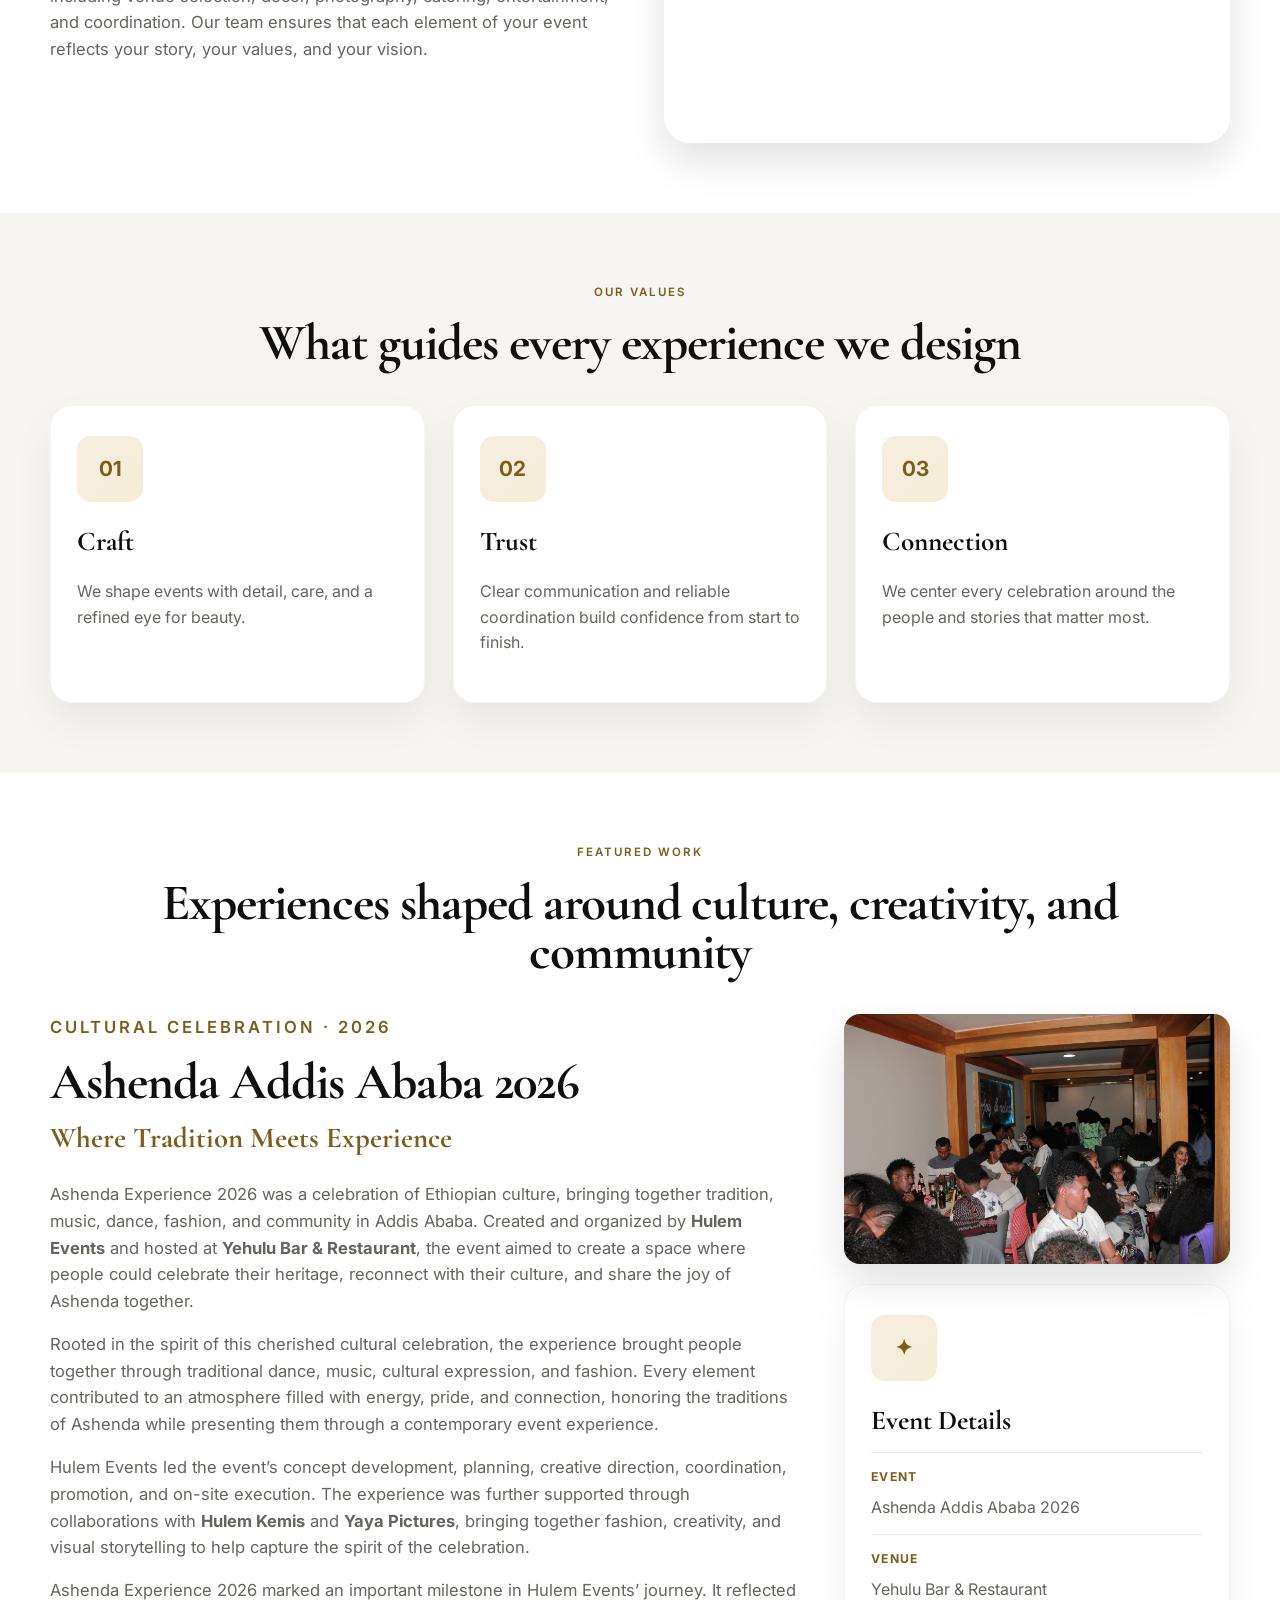
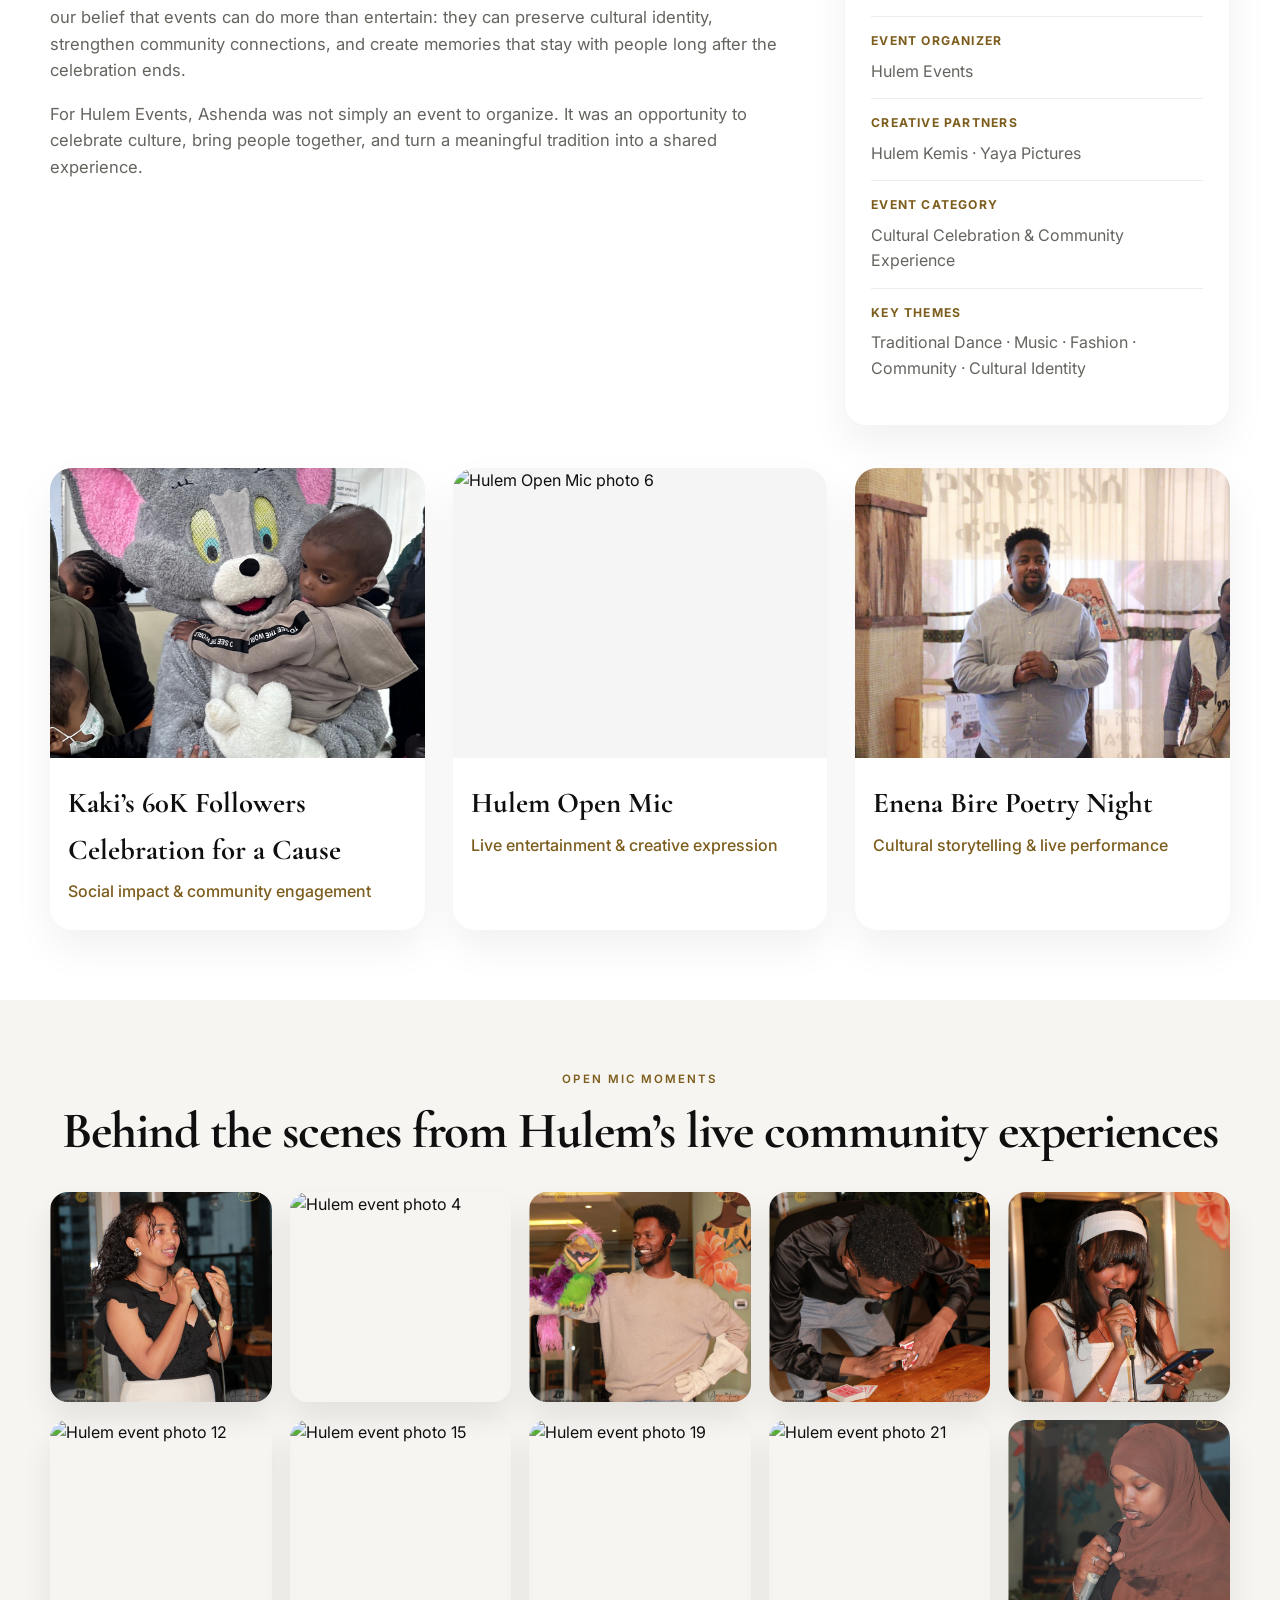
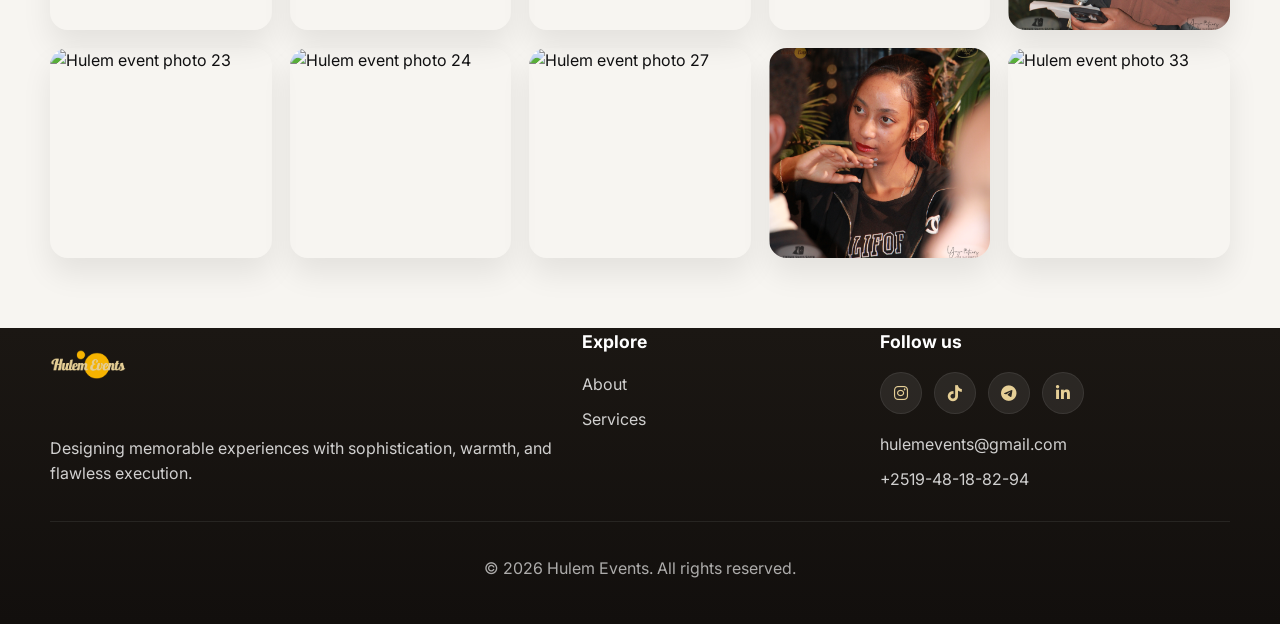
==== commit 128d59e9: "Minor Updates" ====
--- a/about.html
+++ b/about.html
@@ -71,7 +71,7 @@
               story, and I want to help people tell theirs in a way that feels personal, beautiful,
               and unforgettable.
             </p>
-            <p class="founder-signature">Melat Hdama <span>Founder, Hulem Events</span></p>
+            <p class="founder-signature">Melat Henok <span>Founder, Hulem Events</span></p>
           </div>
           <div class="image-panel founder-image">
             <img src="Image/1.png" alt="Melat Hdama, founder of Hulem Events" />
@@ -342,7 +342,7 @@
             <a href="https://linkedin.com" target="_blank" rel="noopener noreferrer" aria-label="LinkedIn"><i class="fa-brands fa-linkedin-in"></i></a>
           </div>
           <ul class="footer-contact-list">
-            <li>hello@hulemevents.com</li>
+            <li>hulemevents@gmail.com</li>
             <li>+2519-48-18-82-94</li>
           </ul>
         </div>
